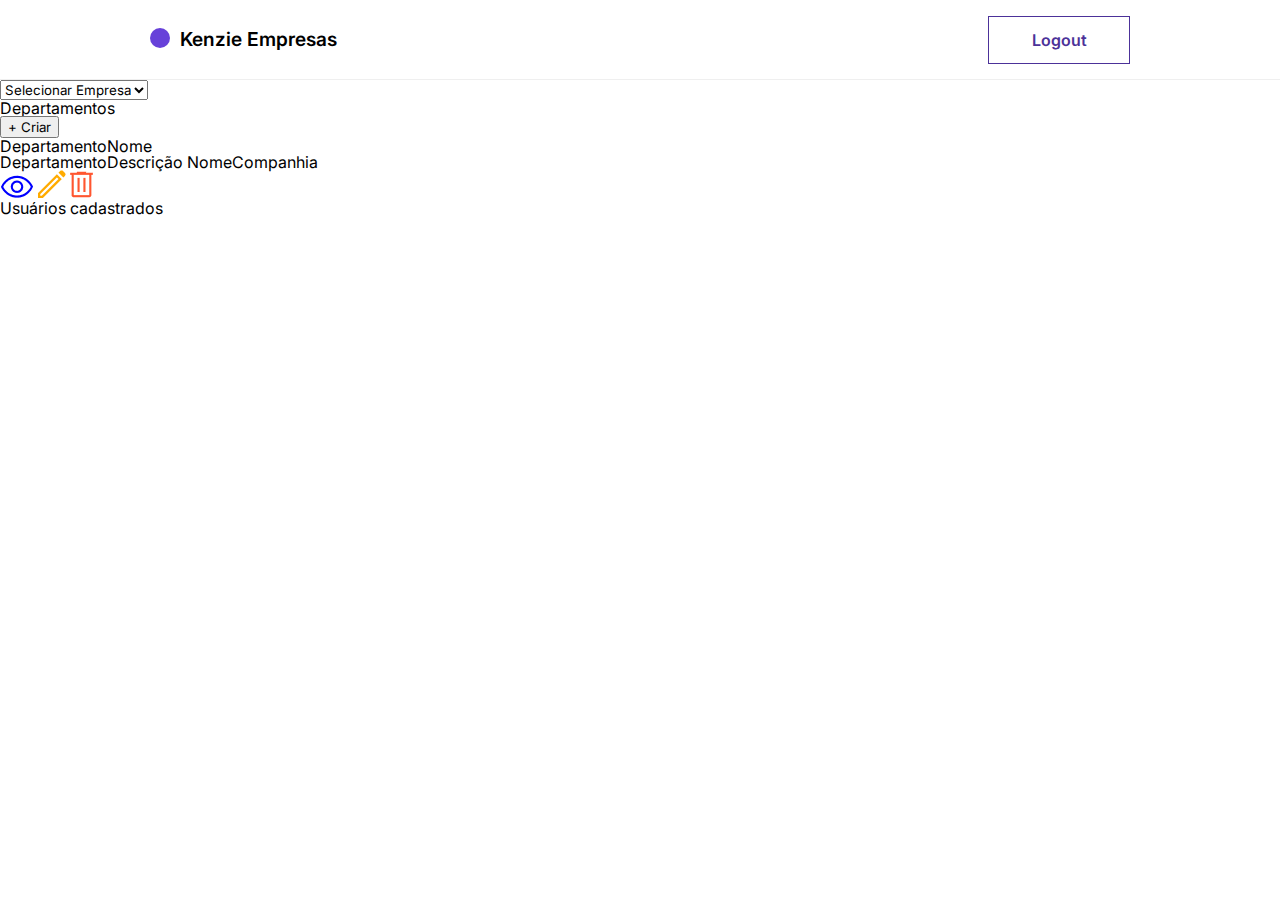
==== project/pages/admin.html @ 922fa4b1 "finalizando estilização" ====
<!DOCTYPE html>
<html lang="pt-BR">
  <head>
    <meta charset="UTF-8" />
    <meta http-equiv="X-UA-Compatible" content="IE=edge" />
    <meta name="viewport" content="width=device-width, initial-scale=1.0" />
    <!-- CSS -->
    <link rel="stylesheet" href="../styles/reset.css" />
    <link rel="stylesheet" href="../styles/globalStyles.css" />
    <!-- FONT -->
    <link rel="preconnect" href="https://fonts.googleapis.com" />
    <link rel="preconnect" href="https://fonts.gstatic.com" crossorigin />
    <link
      href="https://fonts.googleapis.com/css2?family=Inter:wght@100;200;300;400;500;600;700;800;900&display=swap"
      rel="stylesheet"
    />
    <title>Document</title>
  </head>
  <body>
    <header class="header__container">
      <div class="logo__container">
        <div class="logo"></div>
        <h1 class="logo__title">Kenzie Empresas</h1>
      </div>
      <div class="button__div">
        <button class="logout__button">Logout</button>
      </div>
    </header>
    <main class="admin__main">
      <select class="company__select" name="Selecionar Empresa" id="">
        <option value="Selecionar Empresa" hidden>Selecionar Empresa</option>
      </select>
      <div class="department__title-button">
        <h1 class="department__title">Departamentos</h1>
        <button class="department__button">+ Criar</button>
      </div>
      <ul class="department__container">
        <li class="department">
          <div class="text__container">
            <h3 class="department__name">DepartamentoNome</h3>
            <span class="department__description">DepartamentoDescrição</span>
            <span class="department__company">NomeCompanhia</span>
          </div>
          <div class="icons__container">
            <img src="../assets/Vector.png" alt="" />
            <img src="../assets/Vector (1).png" alt="" />
            <img src="../assets/Vector (2).png" alt="" />
          </div>
        </li>
      </ul>
      <h1 class="users__title">Usuários cadastrados</h1>
      <ul class="users__container">
        <li class="user__card"></li>
      </ul>
    </main>
  </body>
</html>
---- project/styles/globalStyles.css ----
@import url(./index.css);
@import url(./login.css);
@import url(./register.css);
@import url(./user.css);
@import url(./admin.css);
:root {
  --brand-1: #6741d9;
  --brand-2: #4c3299;

  --action-1: #36b37e;
  --action-2: #ff5630;
  --action-3: #ffab00;

  --grey-1: #212529;
  --grey-2: #495057;
  --grey-3: #adb5bd;
  --grey-4: #e9ecef;
  --grey-5: #f1f3f5;
  --mode: #ffffff;

  --font-1: "Inter", sans-serif;

  --title-1-weight: 600;
  --title-1-size: 1.2rem;
  --title-1-height: 1.4rem;

  --title-2-weight: 600;
  --title-2-size: 1rem;
  --title-2-height: 1.2rem;

  --title-1-weight: 600;
  --title-1-size: 1.2rem;
  --title-1-height: 1.4rem;

  --text-1-weight: 400;
  --text-1-size: 0.875rem;
  --text-1-height: 1.2rem;

  --text-2-weight: 500;
  --text-2-size: 0.875rem;
  --text-2-height: 1rem;

  --text-3-weight: 600;
  --text-3-size: 0.875rem;
  --text-3-height: 1rem;

  --text-4-weight: 500;
  --text-4-size: 0.75rem;
  --text-4-height: 1.2rem;
}

* {
  font-family: var(--font-1);
}
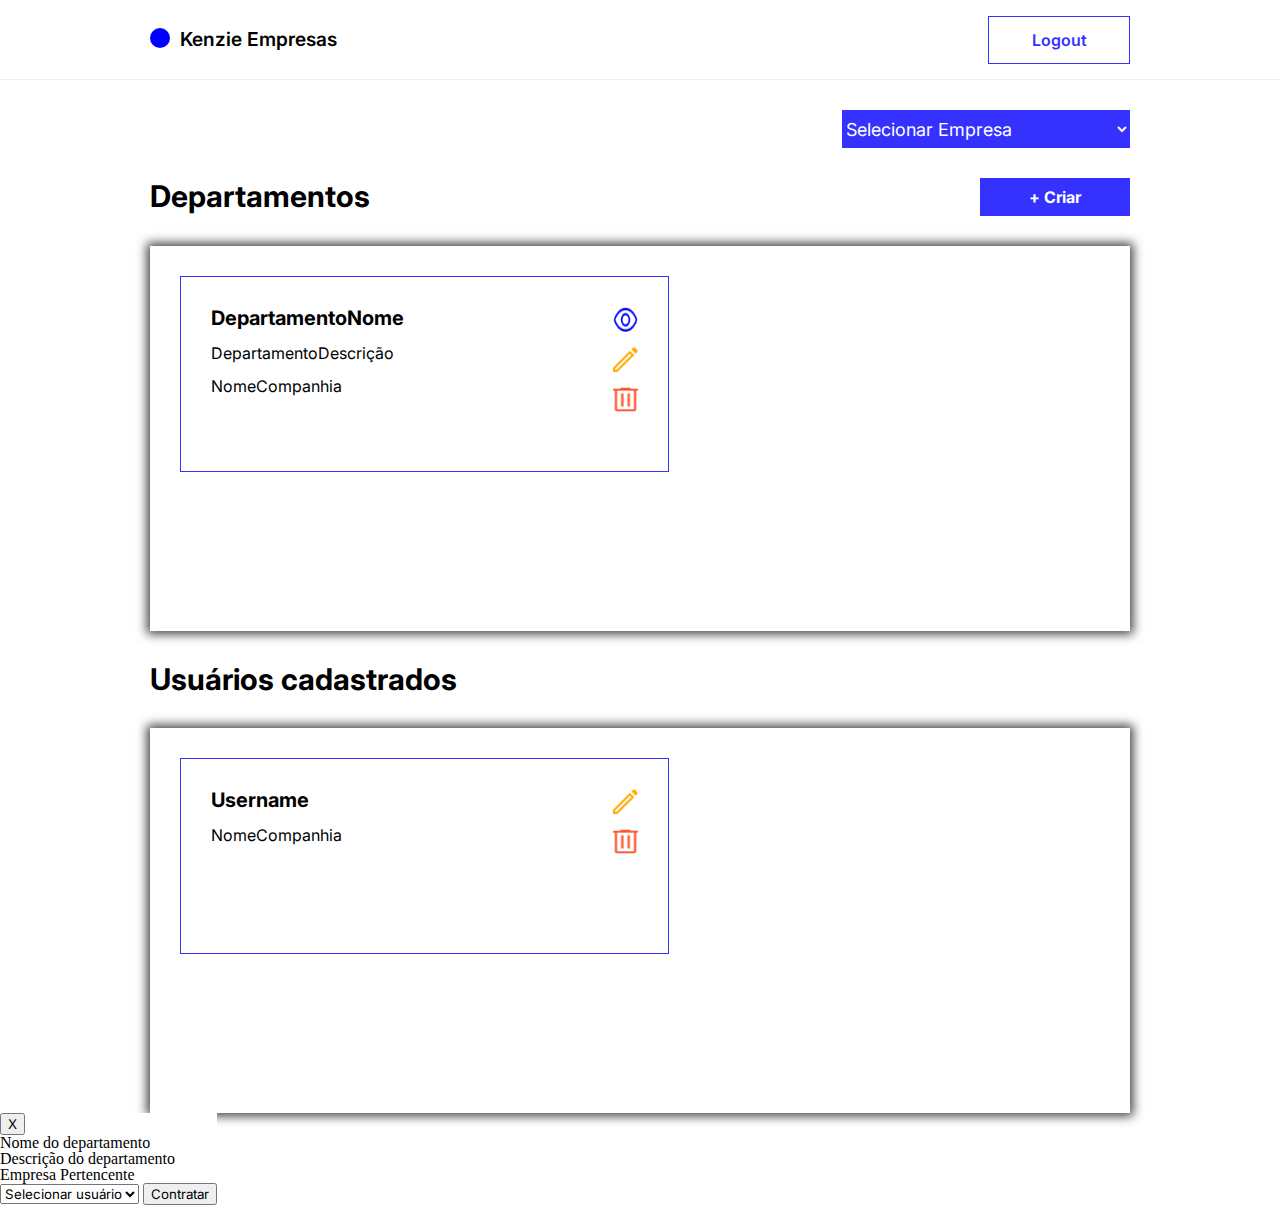
==== commit e575ca65: "finalizada estilização e funcionalidade da página index" ====
--- a/project/pages/admin.html
+++ b/project/pages/admin.html
@@ -50,8 +50,36 @@
       </ul>
       <h1 class="users__title">Usuários cadastrados</h1>
       <ul class="users__container">
-        <li class="user__card"></li>
+        <li class="user__card">
+          <div class="text__container">
+            <h3 class="department__name">Username</h3>
+            <span class="department__company">NomeCompanhia</span>
+          </div>
+          <div class="icons__container">
+            <img src="../assets/Vector (1).png" alt="" />
+            <img src="../assets/Vector (2).png" alt="" />
+          </div>
+        </li>
       </ul>
     </main>
+    <dialog class="admin-modal-view__controller" open>
+      <div class="admin-view__div">
+        <button>X</button>
+        <h1>Nome do departamento</h1>
+        <h3>Descrição do departamento</h3>
+        <span>Empresa Pertencente</span>
+        <div>
+          <select name="" id="">
+            <option value="Selecionar usuário" hidden>
+              Selecionar usuário
+            </option>
+          </select>
+          <button>Contratar</button>
+        </div>
+        <ul class="view-list__container">
+          <li class=""></li>
+        </ul>
+      </div>
+    </dialog>
   </body>
 </html>
--- a/project/styles/globalStyles.css
+++ b/project/styles/globalStyles.css
@@ -4,8 +4,8 @@
 @import url(./user.css);
 @import url(./admin.css);
 :root {
-  --brand-1: #6741d9;
-  --brand-2: #4c3299;
+  --brand-1: #0000ff;
+  --brand-2: #3532ff;
 
   --action-1: #36b37e;
   --action-2: #ff5630;
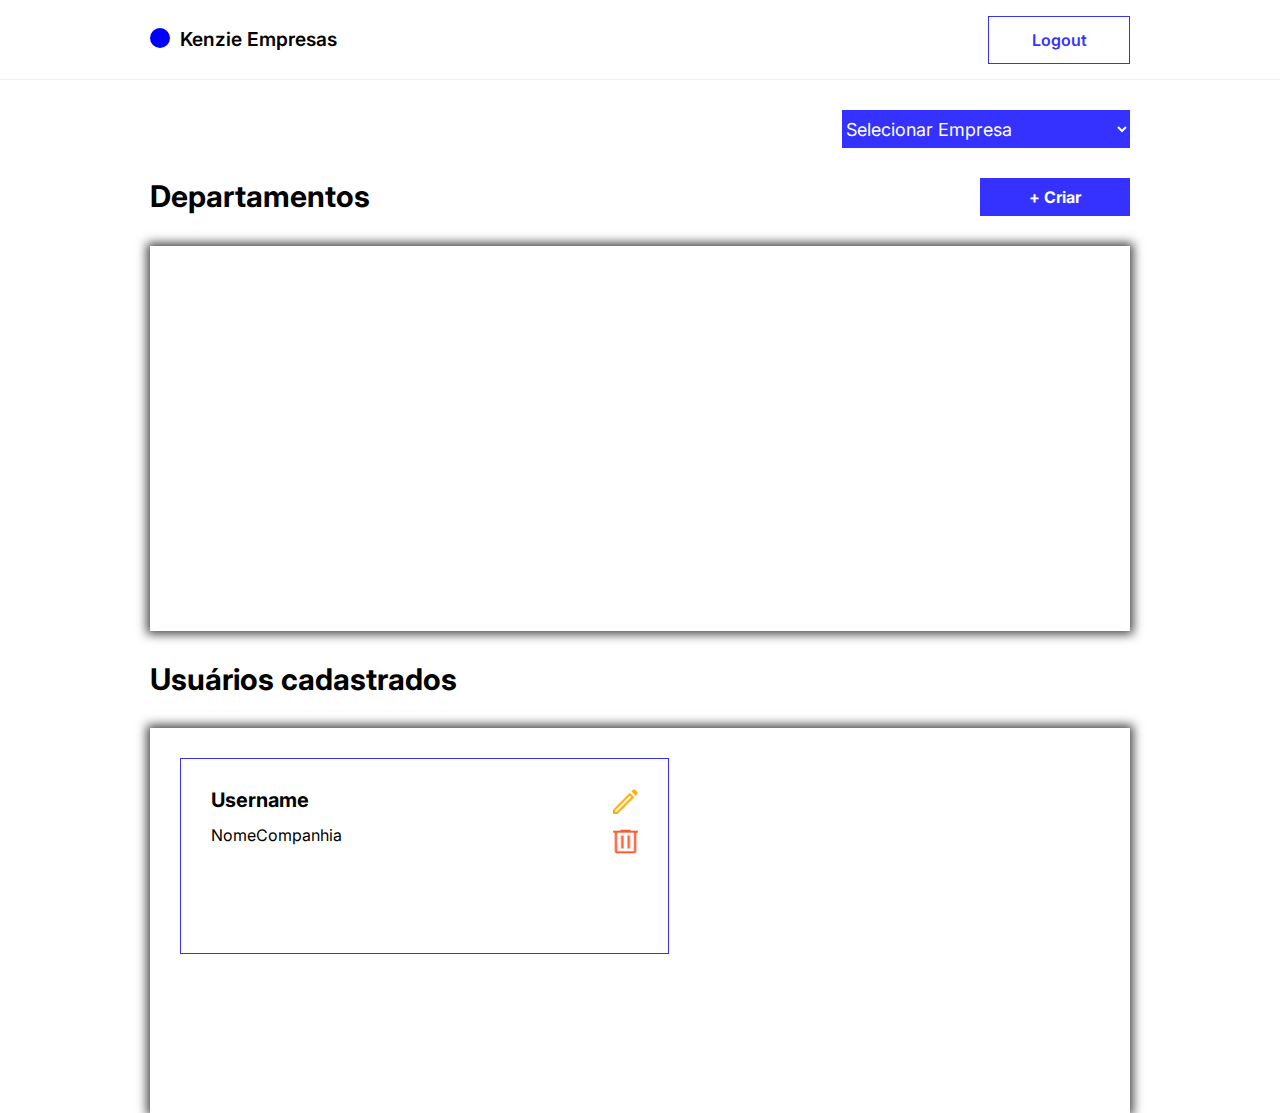
==== commit 035d6ec7: "finalizada implementação de funcionalidades da pagina user, iniciado funcionalidades da pagina admin" ====
--- a/project/pages/admin.html
+++ b/project/pages/admin.html
@@ -35,18 +35,18 @@
         <button class="department__button">+ Criar</button>
       </div>
       <ul class="department__container">
-        <li class="department">
+        <!-- <li class="department">
           <div class="text__container">
             <h3 class="department__name">DepartamentoNome</h3>
             <span class="department__description">DepartamentoDescrição</span>
             <span class="department__company">NomeCompanhia</span>
           </div>
           <div class="icons__container">
-            <img src="../assets/Vector.png" alt="" />
-            <img src="../assets/Vector (1).png" alt="" />
-            <img src="../assets/Vector (2).png" alt="" />
+            <img class="view" src="../assets/Vector.png" alt="" />
+            <img class="edit" src="../assets/Vector_(1).png" alt="" />
+            <img class="delete" src="../assets/Vector_(2).png" alt="" />
           </div>
-        </li>
+        </li> -->
       </ul>
       <h1 class="users__title">Usuários cadastrados</h1>
       <ul class="users__container">
@@ -56,13 +56,13 @@
             <span class="department__company">NomeCompanhia</span>
           </div>
           <div class="icons__container">
-            <img src="../assets/Vector (1).png" alt="" />
-            <img src="../assets/Vector (2).png" alt="" />
+            <img src="../assets/Vector_(1).png" alt="" />
+            <img src="../assets/Vector_(2).png" alt="" />
           </div>
         </li>
       </ul>
     </main>
-    <dialog class="admin-modal-view__controller" open>
+    <dialog class="admin-modal-view__controller">
       <div class="admin-view__div">
         <button>X</button>
         <h1>Nome do departamento</h1>
@@ -82,4 +82,5 @@
       </div>
     </dialog>
   </body>
+  <script type="module" src="../scripts/admin.js"></script>
 </html>
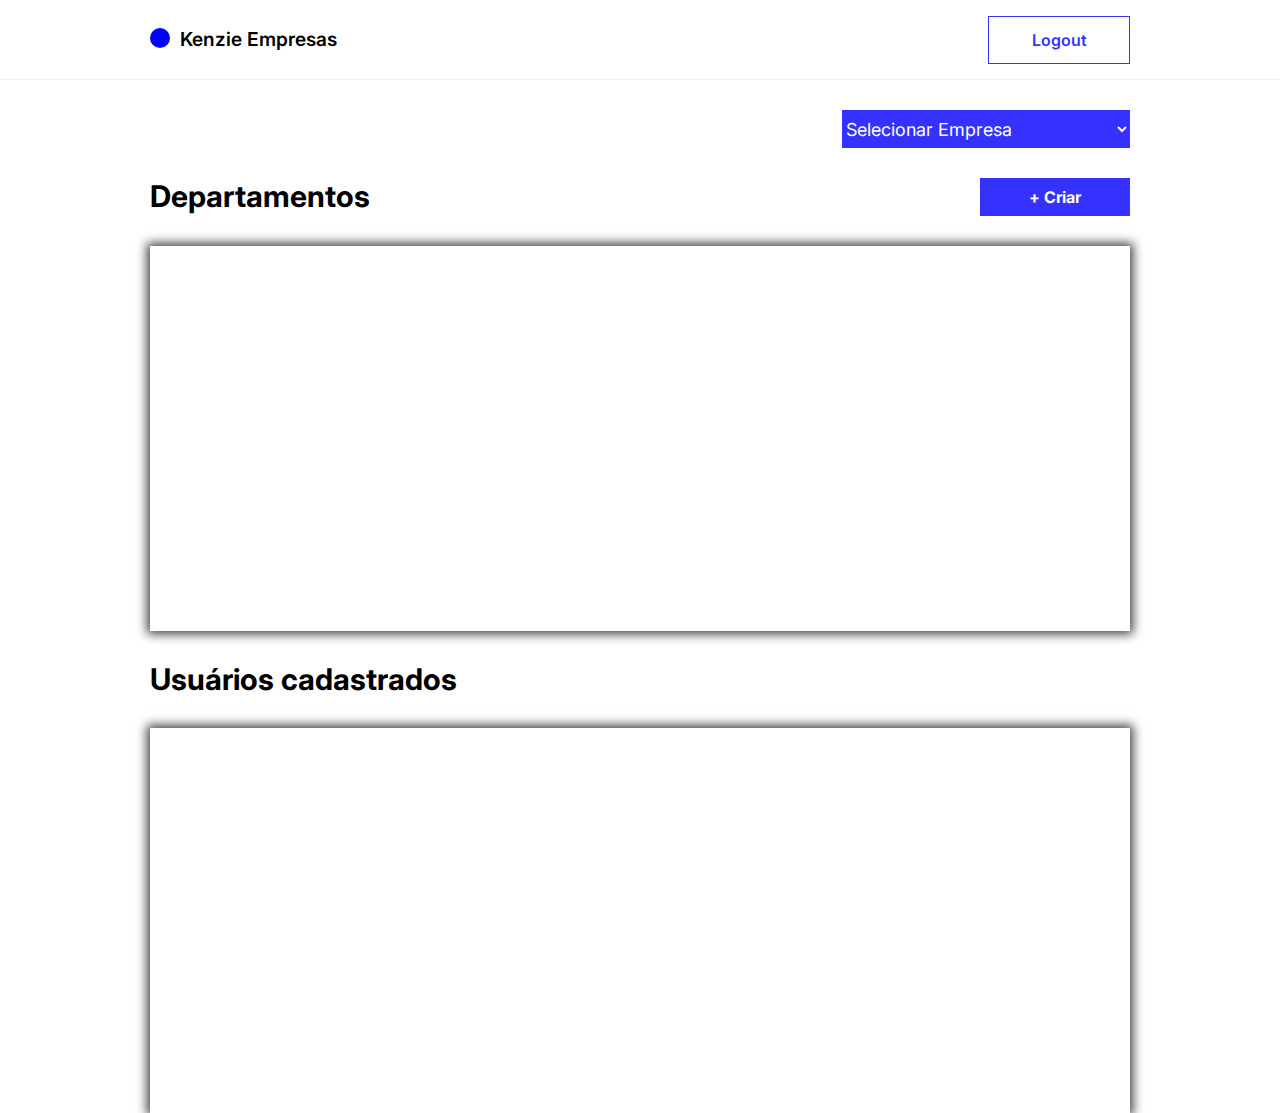
==== commit 82f51ac4: "implementando funcionalidades da páginda admin, finalizada renderização dos cards de departamentos e" ====
--- a/project/pages/admin.html
+++ b/project/pages/admin.html
@@ -34,33 +34,9 @@
         <h1 class="department__title">Departamentos</h1>
         <button class="department__button">+ Criar</button>
       </div>
-      <ul class="department__container">
-        <!-- <li class="department">
-          <div class="text__container">
-            <h3 class="department__name">DepartamentoNome</h3>
-            <span class="department__description">DepartamentoDescrição</span>
-            <span class="department__company">NomeCompanhia</span>
-          </div>
-          <div class="icons__container">
-            <img class="view" src="../assets/Vector.png" alt="" />
-            <img class="edit" src="../assets/Vector_(1).png" alt="" />
-            <img class="delete" src="../assets/Vector_(2).png" alt="" />
-          </div>
-        </li> -->
-      </ul>
+      <ul class="department__container"></ul>
       <h1 class="users__title">Usuários cadastrados</h1>
-      <ul class="users__container">
-        <li class="user__card">
-          <div class="text__container">
-            <h3 class="department__name">Username</h3>
-            <span class="department__company">NomeCompanhia</span>
-          </div>
-          <div class="icons__container">
-            <img src="../assets/Vector_(1).png" alt="" />
-            <img src="../assets/Vector_(2).png" alt="" />
-          </div>
-        </li>
-      </ul>
+      <ul class="users__container"></ul>
     </main>
     <dialog class="admin-modal-view__controller">
       <div class="admin-view__div">
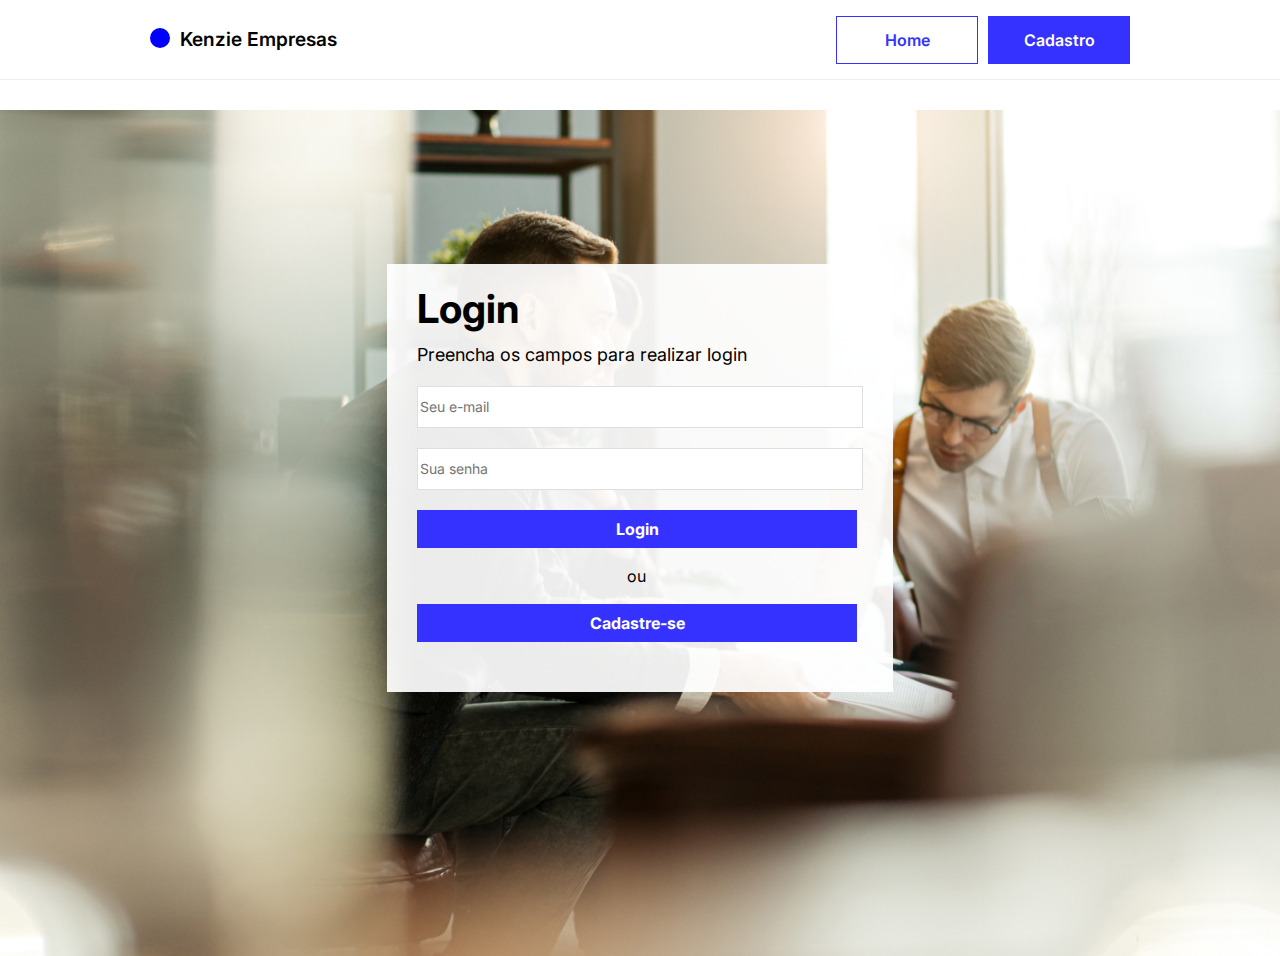
==== commit 7dcd72dd: "Implementada funcionalidade de visualizar departamentos, podendo contratar novos funcionarios. E foi" ====
--- a/project/pages/admin.html
+++ b/project/pages/admin.html
@@ -38,23 +38,109 @@
       <h1 class="users__title">Usuários cadastrados</h1>
       <ul class="users__container"></ul>
     </main>
-    <dialog class="admin-modal-view__controller">
-      <div class="admin-view__div">
-        <button>X</button>
-        <h1>Nome do departamento</h1>
-        <h3>Descrição do departamento</h3>
-        <span>Empresa Pertencente</span>
-        <div>
-          <select name="" id="">
+    <!-- Modal Visualizar Departamento -->
+    <dialog class="admin__view-modal">
+      <div class="admin__view-div">
+        <button class="admin__view-close">X</button>
+        <h1 class="admin__view-title">Nome do departamento</h1>
+        <h3 class="admin__view-title2">Descrição do departamento</h3>
+        <span class="admin__view-span">Empresa Pertencente</span>
+        <div class="admin__view-div-select">
+          <select class="admin__view-select" name="" id="">
             <option value="Selecionar usuário" hidden>
               Selecionar usuário
             </option>
           </select>
-          <button>Contratar</button>
+          <button class="admin__view-hire-button">Contratar</button>
         </div>
         <ul class="view-list__container">
-          <li class=""></li>
+          <li class="admin__view-card">
+            <h3 class="view-card__title">Username</h3>
+            <span class="view-card__span">Company Name</span>
+            <button class="view-card__button">Desligar</button>
+          </li>
         </ul>
+      </div>
+    </dialog>
+    <!-- Modal Criar Departamento -->
+    <dialog class="modal__create-department">
+      <div class="create__department-div">
+        <button class="create__department--close">X</button>
+        <h1 class="create__department-title">Criar Departamento</h1>
+        <form class="create__department-form" action="">
+          <input
+            class="create__department-name"
+            type="text"
+            placeholder="Nome do departamento"
+          />
+          <input
+            class="create__department-description"
+            type="text"
+            placeholder="Descrição"
+          />
+          <select
+            class="create__department-select"
+            name=""
+            id=""
+            value="Selecionar Empresa"
+          >
+            <option value="Selecionar Empresa" hidden>
+              Selecionar Empresa
+            </option>
+          </select>
+          <button class="create-department__button">Criar</button>
+        </form>
+      </div>
+      <!-- Modal Editar Departamento -->
+    </dialog>
+    <dialog class="edit__department-modal">
+      <div class="edit__department-div">
+        <button class="edit__department-close">X</button>
+        <h1 class="edit__department-title">Editar Departamento</h1>
+        <textarea
+          name=""
+          class="edit__department-text"
+          cols="30"
+          rows="10"
+          placeholder="Valores anteriores da descrição"
+        ></textarea>
+        <button class="edit__department-button">Salvar</button>
+      </div>
+    </dialog>
+    <!-- Modal Deletar Departamento -->
+    <dialog class="delete__department-modal">
+      <div class="delete__depatment-div">
+        <button class="delete__department-close">X</button>
+        <h1 class="delete__department-title">
+          Realmente deseja remover o Departamento<span
+            class="delete__department-department"
+          >
+            Nome </span
+          >e demitir seus funcionários?
+        </h1>
+        <button class="delete__department-button">Remover</button>
+      </div>
+    </dialog>
+    <!-- Modal Editar Usuário -->
+    <dialog class="edit__user-modal">
+      <div class="edit__user-div">
+        <button class="edit__user-close">X</button>
+        <h1 class="edit__user-title">Editar Usuário</h1>
+        <input class="edit__user-name" type="text" />
+        <input class="edit__user-email" type="email" name="" id="" />
+        <button class="edit__user-button">Salvar</button>
+      </div>
+    </dialog>
+    <!-- Modal Deletar usuário -->
+    <dialog class="delete__user-modal">
+      <div class="delete__user-div">
+        <button class="delete__user-close">X</button>
+        <h1 class="delete__user-title">
+          Realmente deseja remover o usuário<span class="delete__user-span">
+            Nome</span
+          >?
+        </h1>
+        <button class="delete__user-button">Remover</button>
       </div>
     </dialog>
   </body>
--- a/project/styles/globalStyles.css
+++ b/project/styles/globalStyles.css
@@ -3,6 +3,7 @@
 @import url(./register.css);
 @import url(./user.css);
 @import url(./admin.css);
+@import url(./modal.css);
 :root {
   --brand-1: #0000ff;
   --brand-2: #3532ff;
